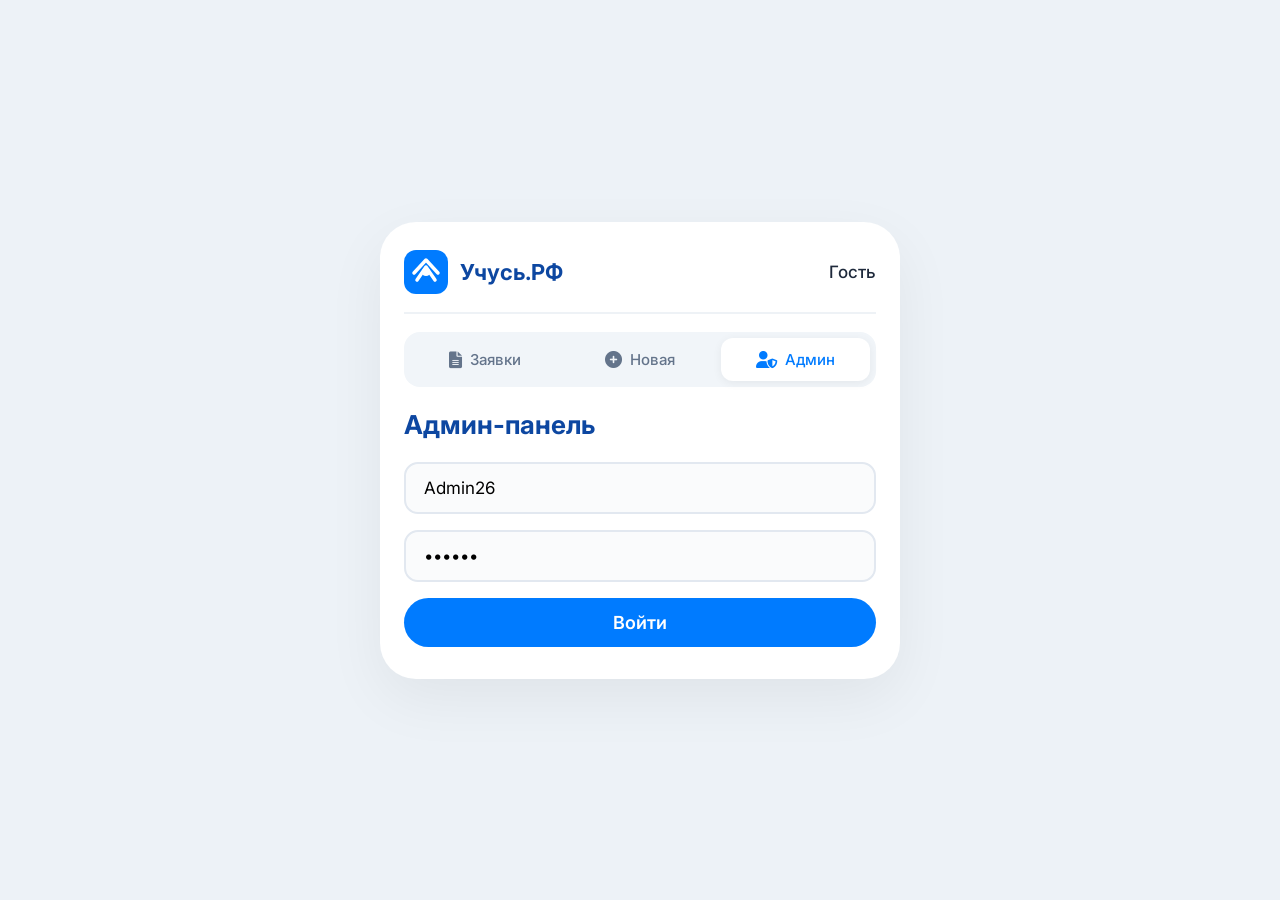
==== admin.html @ 9e7e0d61 "почти готовая" ====
<!DOCTYPE html>
<html lang="ru">
<head>
    <meta charset="UTF-8" />
    <meta name="viewport" content="width=device-width, initial-scale=1.0" />
    <title>Админ-панель — Учусь.РФ</title>
    <link rel="preconnect" href="https://fonts.googleapis.com" />
    <link rel="preconnect" href="https://fonts.gstatic.com" crossorigin />
    <link href="https://fonts.googleapis.com/css2?family=Inter:opsz,wght@14..32,400;14..32,500;14..32,600;14..32,700&display=swap" rel="stylesheet" />
    <link rel="stylesheet" href="https://cdnjs.cloudflare.com/ajax/libs/font-awesome/6.0.0-beta3/css/all.min.css" />
    <link rel="stylesheet" href="style.css" />
</head>
<body>
    <div id="app">
        <header class="topbar">
            <a href="cabinet.html" class="logo">
                <svg width="44" height="44" viewBox="0 0 44 44" fill="none">
                    <rect width="44" height="44" rx="12" fill="#007bff" />
                    <path d="M13 30L22 17L31 30" stroke="white" stroke-width="3.5" stroke-linecap="round" stroke-linejoin="round" />
                    <path d="M10 23L22 10L34 23" stroke="white" stroke-width="3.5" stroke-linecap="round" stroke-linejoin="round" />
                    <circle cx="22" cy="22" r="4" fill="white" />
                </svg>
                <span>Учусь.РФ</span>
            </a>
            <div class="topbar-right">
                <span id="userName">Гость</span>
                <button id="logoutBtn" class="btn-icon" style="display:none;">
                    <i class="fas fa-sign-out-alt"></i>
                </button>
            </div>
        </header>

        <nav class="main-nav">
            <a href="cabinet.html" class="nav-link"><i class="fas fa-file-alt"></i> Заявки</a>
            <a href="new-request.html" class="nav-link"><i class="fas fa-plus-circle"></i> Новая</a>
            <a href="admin.html" class="nav-link active"><i class="fas fa-user-shield"></i> Админ</a>
        </nav>

        <div class="page-head">
            <h2>Админ-панель</h2>
        </div>

        <!-- Форма входа в админку -->
        <div id="adminLoginBox">
            <form id="adminLoginForm" class="auth-form">
                <div class="field">
                    <input type="text" id="adminUser" value="Admin26" placeholder="Логин" />
                </div>
                <div class="field">
                    <input type="password" id="adminPass" value="Demo20" placeholder="Пароль" />
                </div>
                <button type="submit" class="btn primary">Войти</button>
                <div id="adminErrorMsg" style="color:#dc3545; font-size:14px; margin-top:8px; text-align:center; font-weight:500; display:none;"></div>
            </form>
        </div>

        <!-- Панель управления (скрыта, пока не залогинился) -->
        <div id="adminPanel" style="display:none;">
            <div class="admin-tools">
                <select id="adminFilter">
                    <option value="all">Все статусы</option>
                    <option value="Новая">Новая</option>
                    <option value="Идет обучение">Идет обучение</option>
                    <option value="Обучение завершено">Обучение завершено</option>
                </select>
                <select id="adminSort">
                    <option value="date-desc">Сначала новые</option>
                    <option value="date-asc">Сначала старые</option>
                    <option value="status">По статусу</option>
                </select>
                <button class="btn danger" id="adminLogoutBtn">Выйти</button>
            </div>
            <div id="adminRequestsList"></div>
            <div class="pagination" id="adminPagination"></div>
        </div>

        <div id="toastContainer"></div>
    </div>

    <script src="admin.js"></script>
</body>
</html>
---- style.css ----
@import url('https://fonts.googleapis.com/css2?family=Inter:ital,opsz,wght@0,14..32,100..900;1,14..32,100..900&display=swap');

* {
    margin: 0;
    padding: 0;
    box-sizing: border-box;
}

body {
    font-family: 'Inter', -apple-system, sans-serif;
    background: #edf2f7;
    min-height: 100vh;
    display: flex;
    justify-content: center;
    align-items: center;
    padding: 20px;
}

#app {
    max-width: 520px;
    width: 100%;
    background: #ffffff;
    border-radius: 36px;
    box-shadow: 0 20px 60px rgba(0, 0, 0, 0.06);
    padding: 28px 24px 32px;
}

.topbar {
    display: flex;
    justify-content: space-between;
    align-items: center;
    padding-bottom: 18px;
    margin-bottom: 18px;
    border-bottom: 2px solid #eef2f6;
}

.logo {
    display: flex;
    align-items: center;
    gap: 12px;
    text-decoration: none;
    cursor: pointer;
}

.logo span {
    font-size: 22px;
    font-weight: 700;
    color: #0d47a1;
}

.topbar-right {
    display: flex;
    align-items: center;
    gap: 12px;
    font-size: 17px;
    font-weight: 500;
    color: #1e293b;
}

.btn-icon {
    background: none;
    border: none;
    color: #94a3b8;
    font-size: 20px;
    cursor: pointer;
    padding: 6px 10px;
    border-radius: 10px;
    transition: 0.15s;
}

.btn-icon:hover {
    color: #dc3545;
    background: #f1f5f9;
}

.main-nav {
    display: flex;
    gap: 6px;
    margin-bottom: 22px;
    background: #f1f5f9;
    border-radius: 16px;
    padding: 6px;
}

.nav-link {
    flex: 1;
    display: flex;
    align-items: center;
    justify-content: center;
    gap: 8px;
    padding: 12px 8px;
    border: none;
    border-radius: 12px;
    background: transparent;
    color: #64748b;
    font-size: 15px;
    font-weight: 500;
    cursor: pointer;
    transition: 0.15s;
    font-family: inherit;
    text-decoration: none;
}

.nav-link i {
    font-size: 17px;
}

.nav-link.active {
    background: #ffffff;
    color: #007bff;
    box-shadow: 0 2px 10px rgba(0, 0, 0, 0.06);
}

.nav-link:hover:not(.active) {
    color: #0d47a1;
}

.page-head {
    margin-bottom: 22px;
}

.page-head h2 {
    font-size: 26px;
    font-weight: 700;
    color: #0d47a1;
}

.page-head p {
    font-size: 16px;
    color: #94a3b8;
    margin-top: 4px;
}

h3 {
    font-size: 18px;
    font-weight: 600;
    color: #1e293b;
    margin-bottom: 10px;
}

hr {
    border: none;
    border-top: 2px solid #eef2f6;
    margin: 20px 0;
}

.auth-form .field {
    margin-bottom: 16px;
}

.auth-form input,
.auth-form select {
    width: 100%;
    padding: 14px 18px;
    border: 2px solid #e2e8f0;
    border-radius: 14px;
    font-size: 17px;
    font-family: inherit;
    background: #fafbfc;
    transition: 0.15s;
    outline: none;
}

.auth-form input:focus,
.auth-form select:focus {
    border-color: #007bff;
    background: #ffffff;
    box-shadow: 0 0 0 4px rgba(0, 123, 255, 0.08);
}

.auth-form .error {
    font-size: 14px;
    color: #dc3545;
    margin-top: 6px;
    display: none;
}

.auth-form .error.show {
    display: block;
}

.auth-form .hint {
    font-size: 14px;
    color: #94a3b8;
    margin-top: 6px;
}

.btn {
    display: inline-flex;
    align-items: center;
    justify-content: center;
    gap: 10px;
    padding: 14px 24px;
    border: none;
    border-radius: 40px;
    font-size: 18px;
    font-weight: 600;
    cursor: pointer;
    transition: 0.15s;
    width: 100%;
    font-family: inherit;
}

.btn.primary {
    background: #007bff;
    color: #fff;
}

.btn.primary:hover {
    background: #0d47a1;
}

.btn.success {
    background: #22c55e;
    color: #fff;
}

.btn.success:hover {
    background: #16a34a;
}

.btn.danger {
    background: #ef4444;
    color: #fff;
}

.btn.danger:hover {
    background: #dc2626;
}

.btn:active {
    transform: scale(0.97);
}

.switch {
    text-align: center;
    margin-top: 18px;
}

.link {
    background: none;
    border: none;
    color: #64748b;
    font-size: 16px;
    cursor: pointer;
    font-family: inherit;
    text-decoration: none;
}

.link strong {
    color: #007bff;
}

.link:hover strong {
    text-decoration: underline;
}

.request-card {
    background: #f8fafc;
    border-radius: 16px;
    padding: 18px 20px;
    margin-bottom: 12px;
    border: 2px solid #eef2f6;
    transition: 0.15s;
}

.request-card:hover {
    border-color: #007bff;
}

.request-card .top {
    display: flex;
    justify-content: space-between;
    align-items: center;
}

.request-card .top strong {
    font-size: 18px;
    color: #0f172a;
}

.status {
    font-size: 13px;
    font-weight: 600;
    padding: 4px 16px;
    border-radius: 30px;
    text-transform: uppercase;
    letter-spacing: 0.3px;
}

.status-new {
    background: #dbeafe;
    color: #1d4ed8;
}

.status-learning {
    background: #fef3c7;
    color: #b45309;
}

.status-done {
    background: #d1fae5;
    color: #065f46;
}

.request-meta {
    font-size: 15px;
    color: #64748b;
    display: flex;
    flex-wrap: wrap;
    gap: 10px 20px;
    margin-top: 8px;
}

.request-meta i {
    color: #94a3b8;
    margin-right: 6px;
    width: 16px;
}

.empty {
    text-align: center;
    padding: 36px 0;
    color: #94a3b8;
}

.empty i {
    font-size: 40px;
    margin-bottom: 14px;
    display: block;
}

.empty p {
    font-size: 16px;
}

.slider {
    position: relative;
    border-radius: 18px;
    overflow: hidden;
    margin-bottom: 20px;
    aspect-ratio: 16/9;
}

.slider-track {
    display: flex;
    transition: transform 0.5s ease;
    height: 100%;
}

.slide {
    min-width: 100%;
    height: 100%;
    display: flex;
    flex-direction: column;
    align-items: center;
    justify-content: center;
    gap: 10px;
    color: #fff;
    font-size: 20px;
    font-weight: 600;
}

.slide i {
    font-size: 40px;
}

.s1 {
    background: #007bff;
}

.s2 {
    background: #0d47a1;
}

.s3 {
    background: #1a237e;
}

.s4 {
    background: #0d3b6e;
}

.slider-btn {
    position: absolute;
    top: 50%;
    transform: translateY(-50%);
    width: 36px;
    height: 36px;
    border: none;
    border-radius: 50%;
    background: rgba(255, 255, 255, 0.9);
    color: #1e293b;
    font-size: 16px;
    cursor: pointer;
    transition: 0.15s;
}

.slider-btn:hover {
    background: #ffffff;
}

.slider-btn.prev {
    left: 10px;
}

.slider-btn.next {
    right: 10px;
}

.slider-dots {
    position: absolute;
    bottom: 12px;
    left: 50%;
    transform: translateX(-50%);
    display: flex;
    gap: 8px;
}

.slider-dots span {
    width: 9px;
    height: 9px;
    border-radius: 50%;
    background: rgba(255, 255, 255, 0.4);
    cursor: pointer;
    transition: 0.15s;
}

.slider-dots span.active {
    background: #ffffff;
}

.review-box {
    background: #f8fafc;
    border-radius: 16px;
    padding: 16px 18px;
}

.review-box textarea {
    width: 100%;
    border: 2px solid #e2e8f0;
    border-radius: 14px;
    padding: 14px 16px;
    font-size: 16px;
    font-family: inherit;
    resize: vertical;
    min-height: 80px;
    background: #ffffff;
    outline: none;
}

.review-box textarea:focus {
    border-color: #007bff;
}

.review-box .btn {
    margin-top: 10px;
    width: auto;
    padding: 10px 24px;
    font-size: 16px;
}

.admin-tools {
    display: flex;
    gap: 8px;
    flex-wrap: wrap;
    margin-bottom: 16px;
}

.admin-tools select {
    padding: 10px 16px;
    border: 2px solid #e2e8f0;
    border-radius: 30px;
    font-size: 15px;
    font-family: inherit;
    background: #ffffff;
    flex: 1;
    min-width: 100px;
    outline: none;
}

.admin-tools .btn {
    width: auto;
    padding: 10px 20px;
    font-size: 15px;
}

.admin-request-item {
    background: #f8fafc;
    border-radius: 16px;
    padding: 16px 20px;
    margin-bottom: 12px;
    border: 2px solid #eef2f6;
}

.admin-request-item .actions {
    margin-top: 10px;
    display: flex;
    gap: 8px;
    flex-wrap: wrap;
}

.admin-request-item .actions .btn {
    width: auto;
    font-size: 14px;
    padding: 6px 18px;
}

.pagination {
    display: flex;
    gap: 8px;
    justify-content: center;
    flex-wrap: wrap;
    margin-top: 14px;
}

.pagination button {
    padding: 8px 18px;
    border: 2px solid #e2e8f0;
    border-radius: 30px;
    background: #ffffff;
    cursor: pointer;
    font-size: 15px;
    font-family: inherit;
    transition: 0.15s;
}

.pagination button.active {
    background: #007bff;
    color: #ffffff;
    border-color: #007bff;
}

.pagination button:hover:not(.active) {
    background: #f1f5f9;
}

#toastContainer {
    position: fixed;
    bottom: 24px;
    left: 50%;
    transform: translateX(-50%);
    width: 90%;
    max-width: 480px;
    z-index: 999;
}

.toast {
    background: #0f172a;
    color: #ffffff;
    padding: 16px 24px;
    border-radius: 40px;
    font-size: 16px;
    font-weight: 500;
    box-shadow: 0 8px 30px rgba(0, 0, 0, 0.15);
    margin-bottom: 10px;
    display: flex;
    align-items: center;
    gap: 12px;
    animation: slideUp 0.3s ease;
}

.toast i {
    font-size: 20px;
}

.toast.success {
    background: #22c55e;
}

.toast.error {
    background: #ef4444;
}

.toast.info {
    background: #007bff;
}

@keyframes slideUp {
    0% {
        opacity: 0;
        transform: translateY(16px);
    }

    100% {
        opacity: 1;
        transform: translateY(0);
    }
}

@media (max-width: 480px) {
    #app {
        padding: 18px 14px 22px;
        border-radius: 24px;
    }

    .nav-link {
        font-size: 13px;
        padding: 10px 6px;
    }

    .nav-link span {
        display: none;
    }

    .nav-link i {
        font-size: 18px;
    }

    .logo span {
        font-size: 18px;
    }

    .page-head h2 {
        font-size: 22px;
    }

    .auth-form input,
    .auth-form select {
        font-size: 15px;
        padding: 12px 14px;
    }

    .btn {
        font-size: 16px;
        padding: 12px 20px;
    }

    .slide {
        font-size: 16px;
    }

    .slide i {
        font-size: 32px;
    }
}
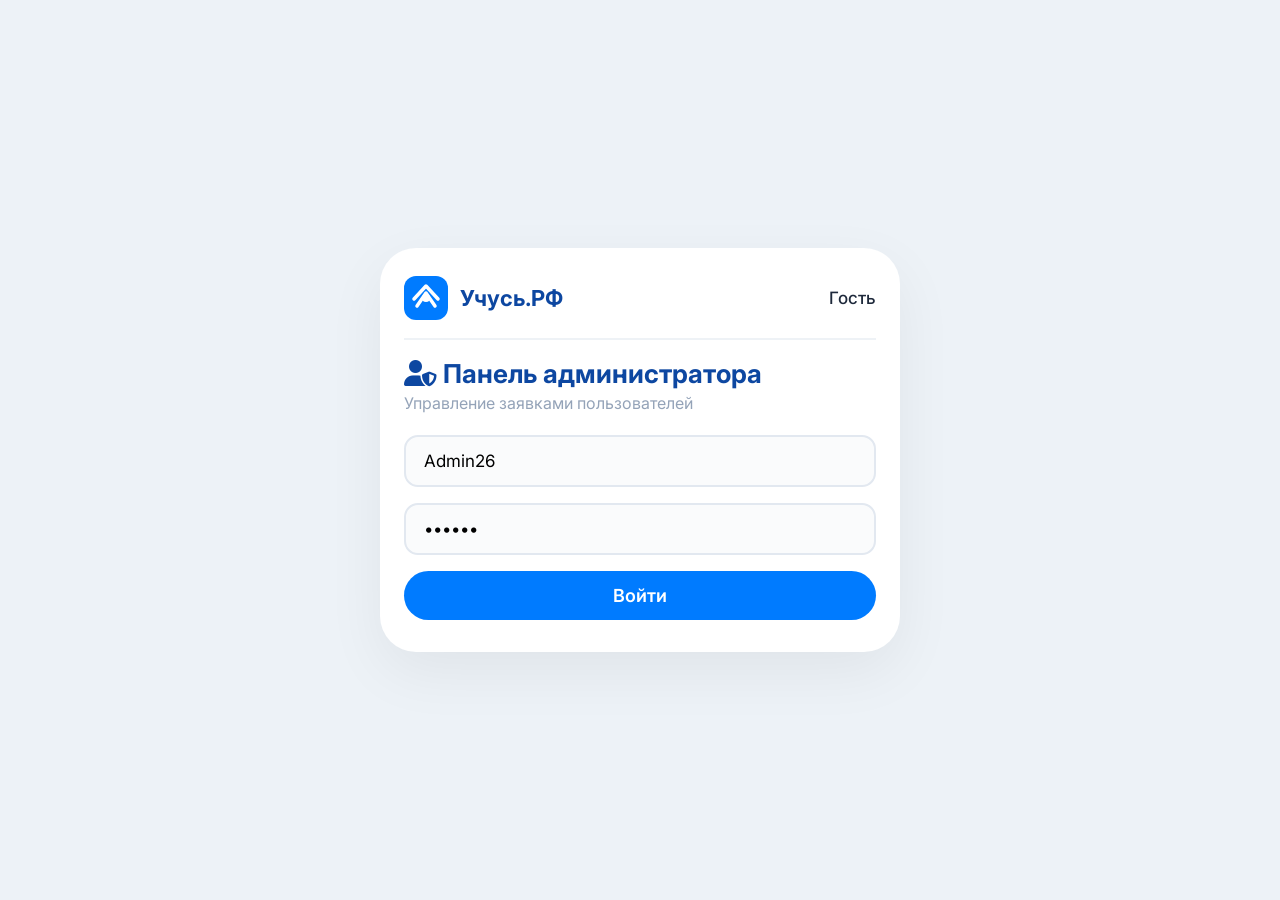
==== commit 45ba36ab: "ГОТОВАЯЯ УРА" ====
--- a/admin.html
+++ b/admin.html
@@ -30,14 +30,12 @@
             </div>
         </header>
 
-        <nav class="main-nav">
-            <a href="cabinet.html" class="nav-link"><i class="fas fa-file-alt"></i> Заявки</a>
-            <a href="new-request.html" class="nav-link"><i class="fas fa-plus-circle"></i> Новая</a>
-            <a href="admin.html" class="nav-link active"><i class="fas fa-user-shield"></i> Админ</a>
-        </nav>
+        <!-- ===== В АДМИНКЕ НЕТ ЛИШНИХ ССЫЛОК ===== -->
+        <!-- Только заголовок и панель управления -->
 
         <div class="page-head">
-            <h2>Админ-панель</h2>
+            <h2><i class="fas fa-user-shield"></i> Панель администратора</h2>
+            <p>Управление заявками пользователей</p>
         </div>
 
         <!-- Форма входа в админку -->
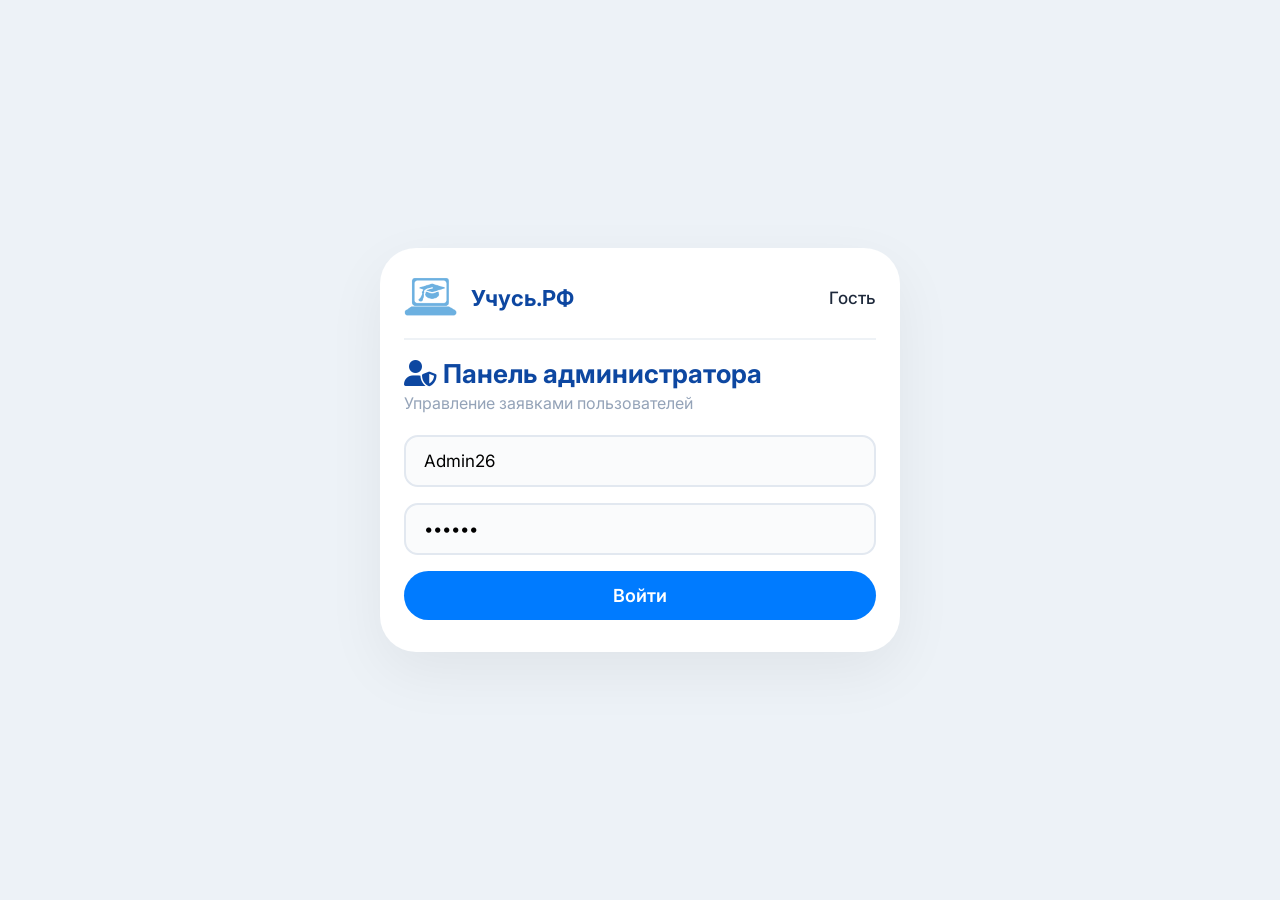
==== commit afd9cfd6: "Add files via upload" ====
--- a/admin.html
+++ b/admin.html
@@ -13,32 +13,20 @@
 <body>
     <div id="app">
         <header class="topbar">
-            <a href="cabinet.html" class="logo">
-                <svg width="44" height="44" viewBox="0 0 44 44" fill="none">
-                    <rect width="44" height="44" rx="12" fill="#007bff" />
-                    <path d="M13 30L22 17L31 30" stroke="white" stroke-width="3.5" stroke-linecap="round" stroke-linejoin="round" />
-                    <path d="M10 23L22 10L34 23" stroke="white" stroke-width="3.5" stroke-linecap="round" stroke-linejoin="round" />
-                    <circle cx="22" cy="22" r="4" fill="white" />
-                </svg>
+            <a href="index.html" class="logo">
+                <img src="./img/students_corner.png" alt="" style="height:44px; width:auto; border-radius:10px;" />
                 <span>Учусь.РФ</span>
             </a>
             <div class="topbar-right">
                 <span id="userName">Гость</span>
-                <button id="logoutBtn" class="btn-icon" style="display:none;">
-                    <i class="fas fa-sign-out-alt"></i>
-                </button>
             </div>
         </header>
-
-        <!-- ===== В АДМИНКЕ НЕТ ЛИШНИХ ССЫЛОК ===== -->
-        <!-- Только заголовок и панель управления -->
 
         <div class="page-head">
             <h2><i class="fas fa-user-shield"></i> Панель администратора</h2>
             <p>Управление заявками пользователей</p>
         </div>
 
-        <!-- Форма входа в админку -->
         <div id="adminLoginBox">
             <form id="adminLoginForm" class="auth-form">
                 <div class="field">
@@ -52,7 +40,6 @@
             </form>
         </div>
 
-        <!-- Панель управления (скрыта, пока не залогинился) -->
         <div id="adminPanel" style="display:none;">
             <div class="admin-tools">
                 <select id="adminFilter">
--- a/style.css
+++ b/style.css
@@ -576,6 +576,26 @@
     background: #007bff;
 }
 
+.logo img {
+    height: 44px;
+    width: auto;
+    border-radius: 10px;
+    display: block;
+}
+
+.logo {
+    display: flex;
+    align-items: center;
+    gap: 12px;
+    text-decoration: none;
+    cursor: pointer;
+}
+
+.logo span {
+    font-size: 22px;
+    font-weight: 700;
+    color: #0d47a1;
+}
 @keyframes slideUp {
     0% {
         opacity: 0;
